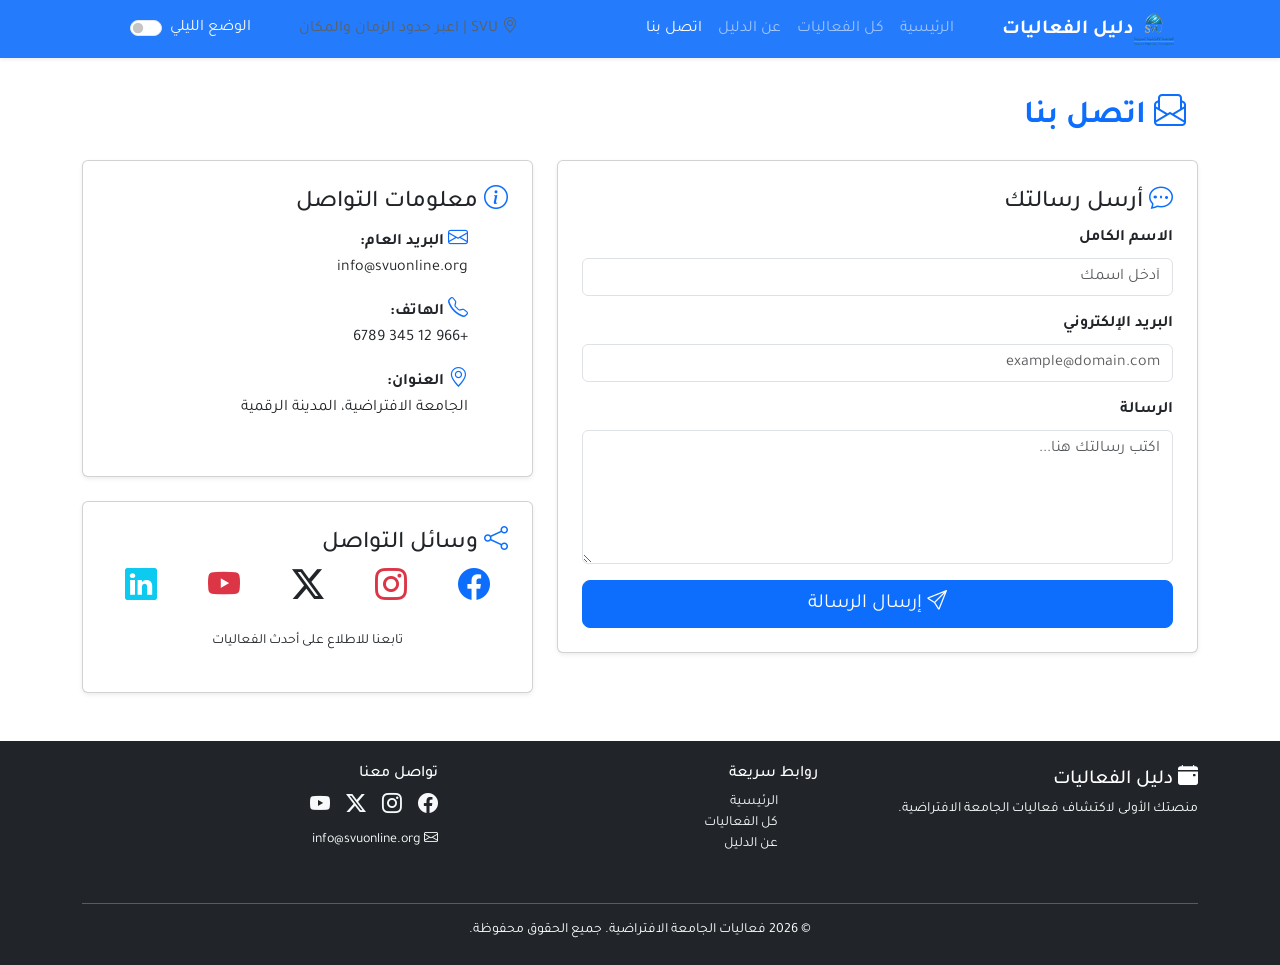
==== contact.html @ 0cfc63c5 "add Project first upload the project WP1 H.W" ====
<!DOCTYPE html>
<html lang="ar">
<head>
  <meta charset="UTF-8">
  <meta name="viewport" content="width=device-width, initial-scale=1.0">
  <title>اتصل بنا - دليل فعاليات الجامعة الافتراضية</title>
  <link rel="icon" href="img/logo-2.png" type="image/png">
  <!-- Bootstrap 5 CSS -->
  <link href="https://cdn.jsdelivr.net/npm/bootstrap@5.3.0-alpha3/dist/css/bootstrap.min.css" rel="stylesheet">
  <!-- Bootstrap Icons -->
  <link rel="stylesheet" href="https://cdn.jsdelivr.net/npm/bootstrap-icons@1.11.0/font/bootstrap-icons.css">
  <!-- Google Fonts -->
  <link href="https://fonts.googleapis.com/css2?family=Cairo:wght@300;400;600;700&family=Tajawal:wght@300;400;500;700&display=swap" rel="stylesheet">
  <link
    href="https://cdn.jsdelivr.net/npm/bootstrap@5.3.3/dist/css/bootstrap.min.css"
    rel="stylesheet"
  />
  <!-- Custom Styles -->
  <link rel="stylesheet" href="css/styles.css">
</head>
<body>
  <!-- ===== HEADER / NAVBAR ===== -->
  <!-- By jalal_434823 & Hiba_450807 & Hussain_442221 & shaza_454550 -->
  <header>
    <nav class="navbar navbar-expand-lg navbar-dark bg-primary shadow-sm fixed-top">
      <div class="container">
        <a class="navbar-brand fw-bold" href="index.html">
          <img src="img/logo.png" alt="SVU" width="40" class="me-2" />دليل الفعاليات
          <!-- <i class="bi bi-calendar-event-fill me-2"></i> دليل الفعاليات -->
        </a>
        <button class="navbar-toggler" type="button" data-bs-toggle="collapse" data-bs-target="#mainNav" 
                aria-controls="mainNav" aria-expanded="false" aria-label="تبديل التنقل">
          <span class="navbar-toggler-icon"></span>
        </button>
        <div class="collapse navbar-collapse" id="mainNav">
          <ul class="navbar-nav ms-auto mb-2 mb-lg-0">
            <li class="nav-item"><a class="nav-link" href="index.html">الرئيسية</a></li>
            <li class="nav-item"><a class="nav-link" href="events.html">كل الفعاليات</a></li>
            <li class="nav-item"><a class="nav-link" href="about.html">عن الدليل</a></li>
            <li class="nav-item"><a class="nav-link active" href="contact.html">اتصل بنا</a></li>
          </ul>
          <span class="navbar-text text-light-emphasis d-none d-lg-block ms-5">
            <i class="bi bi-geo-alt"></i> SVU | اعبر حدود الزمان والمكان 
          </span>
                    <!-- Dark Mode Toggle -->
          <div class="form-check form-switch text-light ms-5">
            <input class="form-check-input" type="checkbox" id="toggleDarkMode">
            <label class="form-check-label" for="toggleDarkMode">الوضع الليلي</label>
          </div>
        </div>
      </div>
    </nav>
  </header>

  <!-- ===== MAIN CONTENT ===== -->
  <!-- By jalal_434823 & Hiba_450807 & Hussain_442221 & shaza_454550 -->
  <main>
    <div class="container py-4">
      <h2 class="section-title text-primary fw-bold mb-4">
        <i class="bi bi-envelope-paper"></i> اتصل بنا
      </h2>

      <div class="row g-4">
        <!-- نموذج الاتصال -->
        <div class="col-lg-7">
          <div class="card shadow-sm p-4">
            <h4><i class="bi bi-chat-dots text-primary"></i> أرسل رسالتك</h4>
            <!-- منطقة عرض التنبيهات -->
            <div id="formAlert"></div>
            <form id="contactForm">
              <div class="mb-3">
                <label for="contactName" class="form-label fw-bold">الاسم الكامل</label>
                <input type="text" class="form-control" id="contactName" placeholder="أدخل اسمك" required>
              </div>
              <div class="mb-3">
                <label for="contactEmail" class="form-label fw-bold">البريد الإلكتروني</label>
                <input type="email" class="form-control" id="contactEmail" placeholder="example@domain.com" required>
              </div>
              <div class="mb-3">
                <label for="contactMessage" class="form-label fw-bold">الرسالة</label>
                <textarea class="form-control" id="contactMessage" rows="5" placeholder="اكتب رسالتك هنا..." required></textarea>
              </div>
              <button type="submit" class="btn btn-primary btn-lg w-100">
                <i class="bi bi-send"></i> إرسال الرسالة
              </button>
            </form>
          </div>
        </div>

        <!-- معلومات التواصل -->
        <div class="col-lg-5">
          <div class="card shadow-sm p-4 mb-4">
            <h4><i class="bi bi-info-circle text-primary"></i> معلومات التواصل</h4>
            <ul class="list-unstyled">
              <li class="mb-3">
                <i class="bi bi-envelope fs-5 text-primary"></i>
                <span class="fw-bold">البريد العام:</span>
                <br>info@svuonline.org
              </li>
              <li class="mb-3">
                <i class="bi bi-telephone fs-5 text-primary"></i>
                <span class="fw-bold">الهاتف:</span>
                <br>+966 12 345 6789
              </li>
              <li class="mb-3">
                <i class="bi bi-geo-alt fs-5 text-primary"></i>
                <span class="fw-bold">العنوان:</span>
                <br>الجامعة الافتراضية، المدينة الرقمية
              </li>
            </ul>
          </div>

          <div class="card shadow-sm p-4">
            <h4><i class="bi bi-share text-primary"></i> وسائل التواصل</h4>
            <div class="d-flex gap-3 justify-content-around fs-2">
              <a href="#" class="text-primary"><i class="bi bi-facebook"></i></a>
              <a href="#" class="text-danger"><i class="bi bi-instagram"></i></a>
              <a href="#" class="text-dark"><i class="bi bi-twitter-x"></i></a>
              <a href="#" class="text-danger"><i class="bi bi-youtube"></i></a>
              <a href="#" class="text-info"><i class="bi bi-linkedin"></i></a>
            </div>
            <p class="text-center mt-3 small">تابعنا للاطلاع على أحدث الفعاليات</p>
          </div>
        </div>
      </div>
    </div>
  </main>


  <!-- ===== FOOTER ===== -->
  <!-- By jalal_434823 & Hiba_450807 & Hussain_442221 & shaza_454550 -->
  <footer class="bg-dark text-white pt-4 pb-2 mt-4">
    <div class="container">
      <div class="row">
        <div class="col-md-4 mb-3">
          <h5><i class="bi bi-calendar-event-fill"></i> دليل الفعاليات</h5>
          <p class="small">منصتك الأولى لاكتشاف فعاليات الجامعة الافتراضية.</p>
        </div>
        <div class="col-md-4 mb-3">
          <h6>روابط سريعة</h6>
          <ul class="list-unstyled small">
            <li><a href="index.html" class="text-light text-decoration-none">الرئيسية</a></li>
            <li><a href="events.html" class="text-light text-decoration-none">كل الفعاليات</a></li>
            <li><a href="about.html" class="text-light text-decoration-none">عن الدليل</a></li>
          </ul>
        </div>
        <div class="col-md-4 mb-3">
          <h6>تواصل معنا</h6>
          <div class="d-flex gap-3">
            <a href="#" class="text-light"><i class="bi bi-facebook fs-5"></i></a>
            <a href="#" class="text-light"><i class="bi bi-instagram fs-5"></i></a>
            <a href="#" class="text-light"><i class="bi bi-twitter-x fs-5"></i></a>
            <a href="#" class="text-light"><i class="bi bi-youtube fs-5"></i></a>
          </div>
          <p class="small mt-2"><i class="bi bi-envelope"></i> info@svuonline.org</p>
        </div>
      </div>
      <hr class="bg-light">
      <p class="text-center small">&copy; 2026  فعاليات الجامعة الافتراضية. جميع الحقوق محفوظة.</p>
    </div>
  </footer>
  <!-- أزرار الخدمات الإضافية -->
  <button class="btn btn-primary rounded-circle" id="scrollTopBtn">⬆</button>

  <!-- Bootstrap JS Bundle -->
  <script src="https://cdn.jsdelivr.net/npm/bootstrap@5.3.0-alpha3/dist/js/bootstrap.bundle.min.js"></script>
  <script src="https://cdn.jsdelivr.net/npm/bootstrap@5.3.3/dist/css/bootstrap.min.css"></script>
  <!-- Custom JS -->
  <script src="js/main.js"></script>
</body>
</html>
---- css/styles.css ----
/*-- By jalal_434823 & Hiba_450807 & Hussain_442221 & shaza_454550 */
/* ===== هوية لونية ===== */
:root {
    --bg-light: #ffffff;
    --bg-dark: #1a1a2e;
    --text-light: #212529;
    --text-dark: #f8f9fa;
    --card-bg-light: #ffffff;
    --card-bg-dark: #2d2d44;
}

body {
    padding-top: 70px;
    font-family: 'Tajawal', 'Cairo', sans-serif;
    background-color: var(--bg-light);
    color: var(--text-light);
    transition: background-color 0.3s ease, color 0.3s ease;
    direction: rtl; /* يدعم اللغة العربية بالكامل */
    text-align: right;
}
@media (max-width: 992px) {
    body {
        padding-top: 60px;
    }
}

/* نمط الوضع الداكن Dark Mode */
body.dark-mode  {
    background-color: var(--bg-dark);
    color: var(--text-dark);
}

body.dark-mode .bg-light {
    background-color: #2d2d44 !important;
}

body.dark-mode .bg-white {
    background-color: #1a1a2e !important;
}

body.dark-mode .card {
    background-color: var(--card-bg-dark);
    color: var(--text-dark);
    border-color: #3d3d5c;
}

body.dark-mode .card .text-muted {
    color: #adb5bd !important;
}

body.dark-mode .event-card {
    background-color: #2d2d44;
}

body.dark-mode .event-card .card-title {
    color: #f8f9fa;
}

body.dark-mode .event-card .card-text {
    color: #ced4da;
}

body.dark-mode .modal-content {
    background-color: #2d2d44;
    color: #f8f9fa;
}

body.dark-mode .modal-header {
    border-bottom-color: #3d3d5c;
}

body.dark-mode .modal-footer {
    border-top-color: #3d3d5c;
}

body.dark-mode .btn-close {
    filter: invert(1);
}

/* تنسيق البادجات في الوضع الداكن */
body.dark-mode .category-badge {
    opacity: 0.9;
}

body.dark-mode .category-badge.bg-warning {
    background-color: #ffc107 !important;
    color: #212529 !important;
}

body.dark-mode .category-badge.bg-info {
    background-color: #0dcaf0 !important;
    color: #212529 !important;
}

/* تحسين العناوين */
.section-title {
  border-right: 5px solid var(--primary);
  padding-right: 12px;
  margin-bottom: 1.5rem;
  font-weight: 700;
}
.navbar {
  opacity: 0.9;
}

/* slide */
#featuredSlider {
  max-width: 100%;
  overflow: hidden;
}

#featuredSlider .carousel-inner {
    height: 480px; /* ارتفاع مناسب */
    max-height: 480px;
    background: #f0f2f5;
    border-radius: 15px;
    overflow: hidden;
}

.carousel-item {
  height: 480px;
  background: #f8f9fa;
}

/* تقليل ارتفاع صور السلايدر */
.carousel-item .slider-img {
  width: 100%;
  height: 100%;
  object-fit: cover; /* تغطية كاملة */
  object-position: center 60%; /* إظهار الجزء العلوي من الصورة */
  transition: transform 0.5s ease; /* تأثير حركة خفيف */
}
/* تكبير الصورة عند التمرير (تأثير إضافي) */
.carousel-item:hover .slider-img {
    transform: scale(1.02);
}

/* للنصوص والتعليقات */
.carousel-caption {
    background: linear-gradient(to top, rgba(0,0,0,0.8), transparent);
    border-radius: 10px;
    padding: 20px 25px;
    bottom: 0;
    left: 0;
    right: 0;
    text-align: right;
}

/* التكيف مع الشاشات المختلفة */
@media (max-width: 992px) {
    #featuredSlider .carousel-inner,
    .carousel-item {
        height: 400px;
        max-height: 400px;
    }
}

@media (max-width: 768px) {
    #featuredSlider .carousel-inner,
    .carousel-item {
        height: 350px;
        max-height: 350px;
    }
    
    .carousel-item .slider-img {
        object-position: center 30%;
    }
}

@media (max-width: 576px) {
    #featuredSlider .carousel-inner,
    .carousel-item {
        height: 250px;
        max-height: 250px;
    }
    
    .carousel-caption {
        padding: 10px 15px;
    }
    
    .carousel-caption h5 {
        font-size: 0.9rem;
    }
    .carousel-caption p {
        font-size: 0.7rem;
    }
}

/* أزرار التحكم */
.carousel-control-prev,
.carousel-control-next {
    width: 10%;
    opacity: 0.8;
}

.carousel-control-prev-icon,
.carousel-control-next-icon {
    background-color: rgba(0,0,0,0.5);
    border-radius: 50%;
    padding: 25px;
    background-size: 50%;
}

/* ===== بطاقات الفعاليات ===== */
.event-card {
    transition: transform 0.2s ease, box-shadow 0.2s;
    border: none;
    border-radius: 16px;
    overflow: hidden;
}
.event-card:hover {
    transform: translateY(-6px);
    box-shadow: 0 12px 24px rgba(0,0,0,0.12);
}
.event-card .card-img-top {
    height: 160px;
    object-fit: cover;
}


/* زر العودة إلى الأعلى */
#scrollTopBtn {
    position: fixed;
    bottom: 20px;
    left: 20px;
    display: none;
    z-index: 99;
}
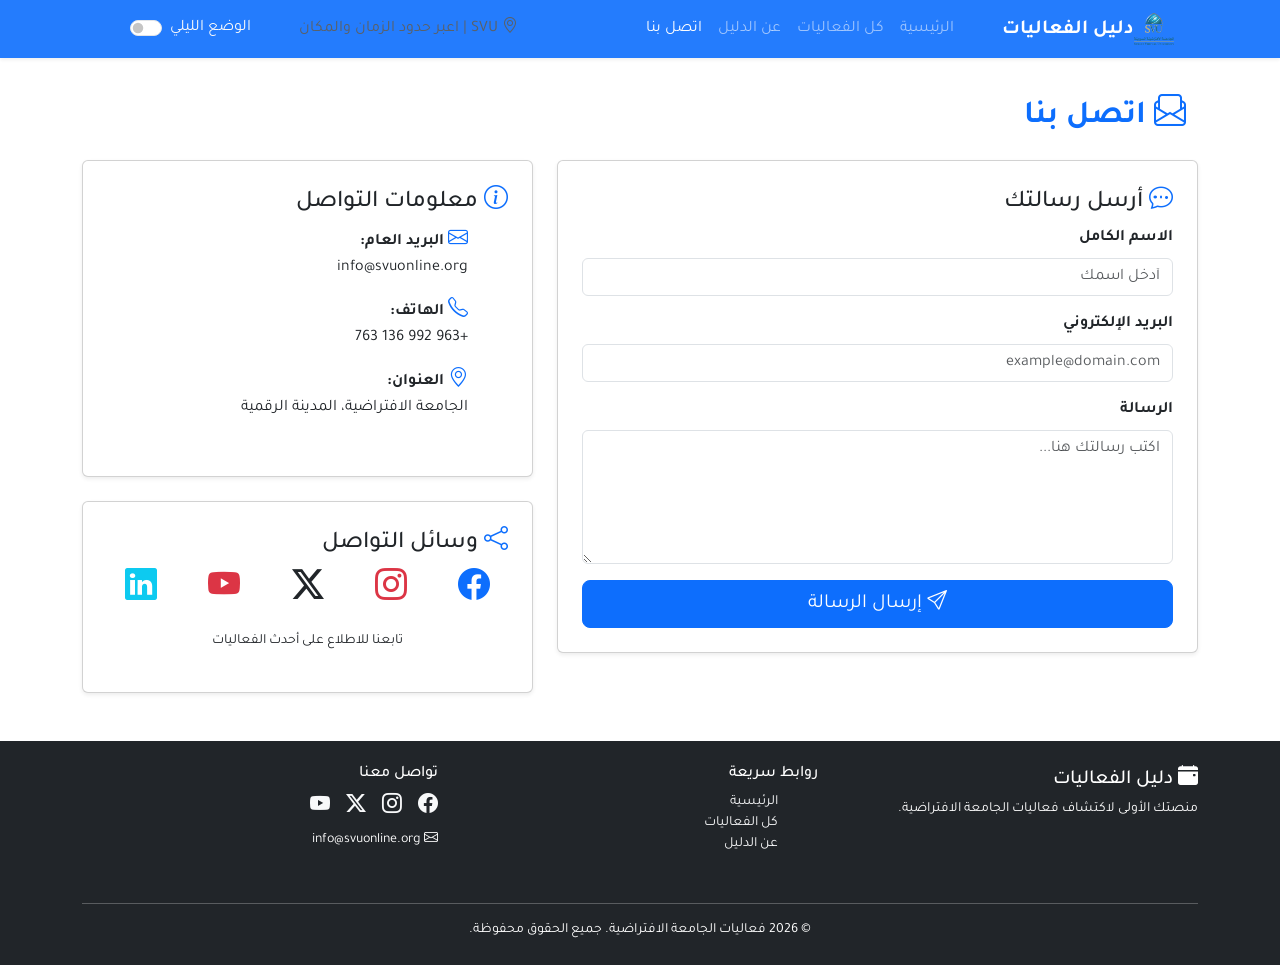
==== commit 18b4af78: "Update contact.html" ====
--- a/contact.html
+++ b/contact.html
@@ -100,7 +100,7 @@
               <li class="mb-3">
                 <i class="bi bi-telephone fs-5 text-primary"></i>
                 <span class="fw-bold">الهاتف:</span>
-                <br>+966 12 345 6789
+                <br>+963 992 136 763
               </li>
               <li class="mb-3">
                 <i class="bi bi-geo-alt fs-5 text-primary"></i>
@@ -168,4 +168,4 @@
   <!-- Custom JS -->
   <script src="js/main.js"></script>
 </body>
-</html>+</html>
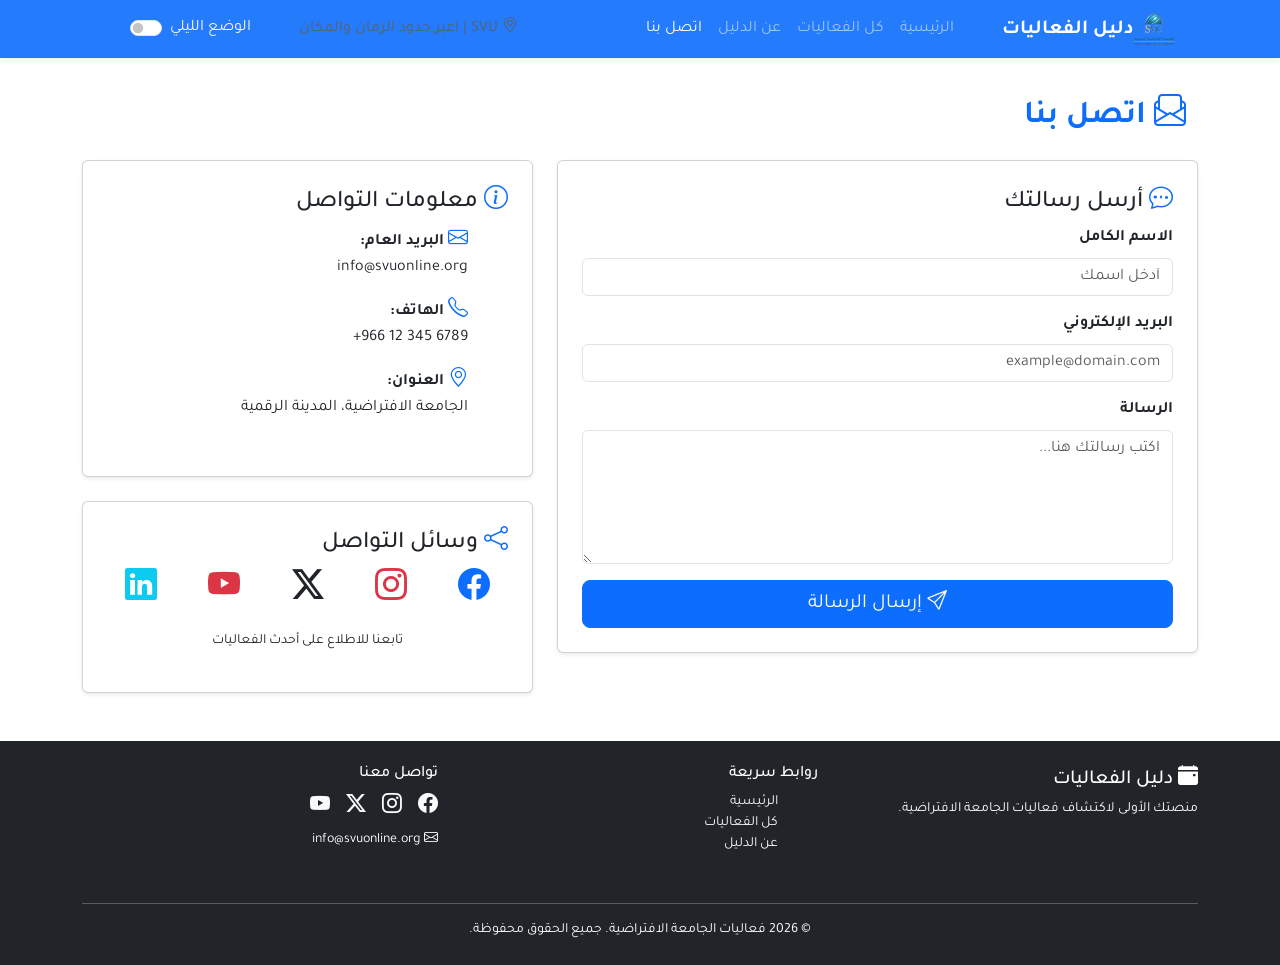
==== commit 15ca9fe9: "Update contact.html" ====
--- a/contact.html
+++ b/contact.html
@@ -100,7 +100,7 @@
               <li class="mb-3">
                 <i class="bi bi-telephone fs-5 text-primary"></i>
                 <span class="fw-bold">الهاتف:</span>
-                <br>+963 992 136 763
+                <br><span dir="ltr">+966 12 345 6789</span>
               </li>
               <li class="mb-3">
                 <i class="bi bi-geo-alt fs-5 text-primary"></i>
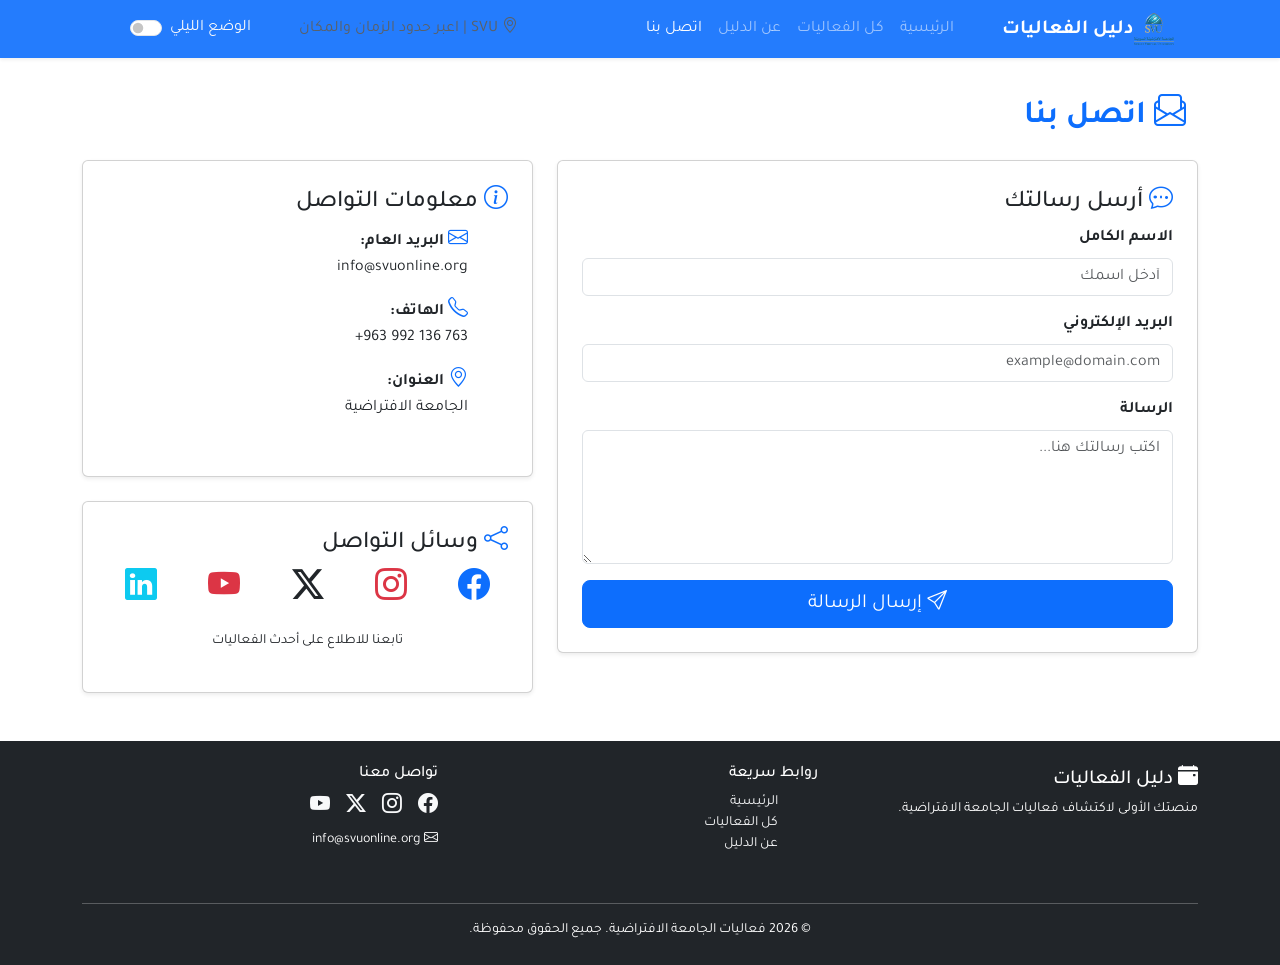
==== commit 4bdd11e5: "Update contact.html" ====
--- a/contact.html
+++ b/contact.html
@@ -100,12 +100,12 @@
               <li class="mb-3">
                 <i class="bi bi-telephone fs-5 text-primary"></i>
                 <span class="fw-bold">الهاتف:</span>
-                <br><span dir="ltr">+966 12 345 6789</span>
+                <br><span dir="ltr">+963 992 136 763</span>
               </li>
               <li class="mb-3">
                 <i class="bi bi-geo-alt fs-5 text-primary"></i>
                 <span class="fw-bold">العنوان:</span>
-                <br>الجامعة الافتراضية، المدينة الرقمية
+                <br>الجامعة الافتراضية
               </li>
             </ul>
           </div>
